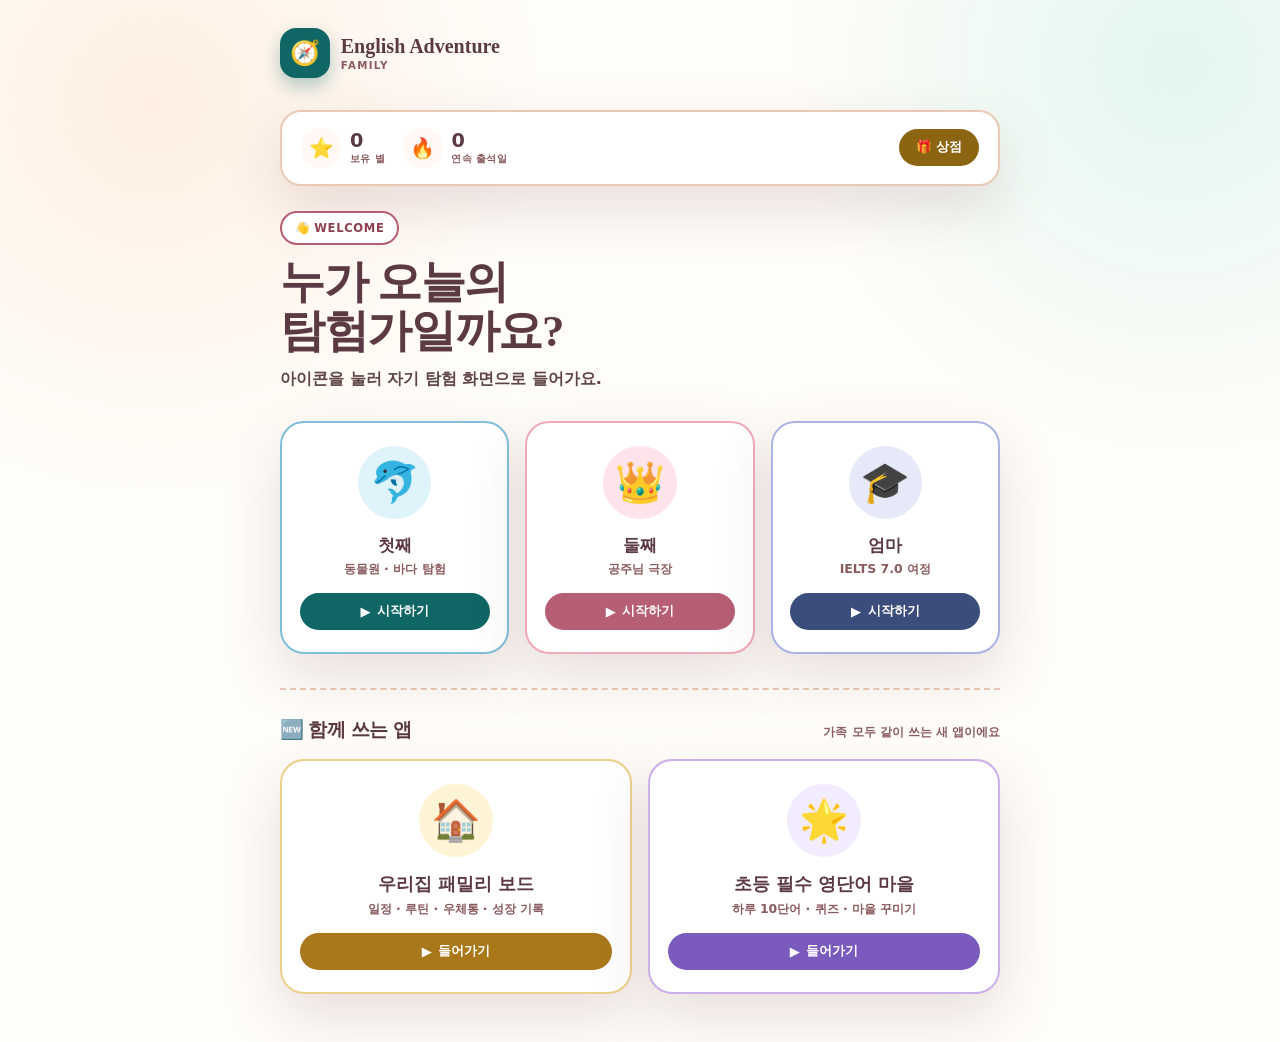
==== index.html @ 3152e634 "Add family board and vocab village cards to hub" ====
<!doctype html>
<html lang="ko">
  <head>
    <meta charset="utf-8" />
    <meta name="viewport" content="width=device-width, initial-scale=1" />
    <meta name="description" content="English Adventure Family — Choose your explorer" />
    <title>English Adventure Family</title>
    <style>
      :root {
        --ink: #5b3a44;
        --muted: #8a5a5e;
        --berry: #b65e73;
        --berry-dark: #8f3f52;
        --teal: #0f6664;
        --teal-dark: #0a4c4a;
        --paper: #fffdf9;
        --cream: #fff8f5;
        --line: #e9c9b3;
        --gold: #f1c967;
        --shadow: 0 22px 55px rgba(130, 83, 92, 0.18);
      }
      * { box-sizing: border-box; }
      html { background: #fffdf9; }
      body {
        min-width: 320px;
        margin: 0;
        color: var(--ink);
        font-family: ui-rounded, "Nunito", "Noto Sans KR", system-ui, sans-serif;
        background:
          radial-gradient(circle at 12% 10%, rgba(255, 225, 203, 0.48), transparent 24rem),
          radial-gradient(circle at 92% 6%, rgba(204, 241, 233, 0.55), transparent 24rem),
          var(--paper);
      }
      a { text-decoration: none; color: inherit; }
      .shell { width: min(100% - 2rem, 720px); margin: 0 auto; padding: 1.75rem 0 3rem; }

      .brand { display: flex; align-items: center; gap: .7rem; font-weight: 900; margin-bottom: 2rem; }
      .brand-mark { display: grid; width: 3.1rem; height: 3.1rem; place-items: center; border-radius: 1rem; color: white; background: var(--teal); font-size: 1.5rem; box-shadow: 0 8px 18px rgba(15, 102, 100, .32); }
      .brand-title { font-family: Georgia, "Times New Roman", serif; font-size: 1.25rem; }
      .brand small { display: block; margin-top: .05rem; font-size: .64rem; letter-spacing: .13em; color: var(--muted); font-weight: 800; }

      .eyebrow { display: inline-flex; align-items: center; gap: .5rem; margin: 0 0 .8rem; padding: .5rem .8rem; border: 2px solid var(--berry); border-radius: 999px; color: var(--berry-dark); font-size: .72rem; font-weight: 900; letter-spacing: .06em; background: white; }
      h1 { margin: 0 0 .6rem; font-family: Georgia, "Times New Roman", serif; font-size: clamp(2.1rem, 6vw, 2.8rem); line-height: 1.1; letter-spacing: -.03em; }
      .lede { margin: 0 0 1.8rem; max-width: 34rem; color: #5f4544; font-size: 1rem; font-weight: 700; line-height: 1.65; }

      .explorers { display: grid; grid-template-columns: repeat(3, 1fr); gap: 1rem; }
      .explorer-card { display: block; border: 2px solid var(--line); border-radius: 1.5rem; padding: 1.4rem 1.1rem; background: white; box-shadow: var(--shadow); transition: transform .16s ease-out; }
      .explorer-card:active { transform: scale(.97); }
      .explorer-badge { display: grid; width: 4.6rem; height: 4.6rem; margin: 0 auto .9rem; place-items: center; border-radius: 999px; font-size: 2.5rem; }
      .explorer-card.ocean { border-color: #7fbfd9; }
      .explorer-card.ocean .explorer-badge { background: #dff3fb; }
      .explorer-card.princess { border-color: #f0a9bc; }
      .explorer-card.princess .explorer-badge { background: #ffe3ea; }
      .explorer-card.mom { border-color: #aab4e2; }
      .explorer-card.mom .explorer-badge { background: #e6e9f8; }
      .explorer-name { display: block; text-align: center; font-size: 1.05rem; font-weight: 900; margin-bottom: .3rem; }
      .explorer-theme { display: block; text-align: center; color: var(--muted); font-size: .78rem; font-weight: 800; margin-bottom: .9rem; }
      .explorer-cta { display: flex; align-items: center; justify-content: center; gap: .4rem; border-radius: 999px; padding: .6rem 0; font-size: .82rem; font-weight: 900; color: white; }
      .explorer-card.ocean .explorer-cta { background: var(--teal); }
      .explorer-card.princess .explorer-cta { background: var(--berry); }
      .explorer-card.mom .explorer-cta { background: #3b4d7a; }

      .apps { margin-top: 2.1rem; padding-top: 1.7rem; border-top: 2px dashed var(--line); }
      .apps-head { display: flex; align-items: baseline; justify-content: space-between; gap: .6rem 1rem; margin-bottom: 1rem; flex-wrap: wrap; }
      .apps-title { margin: 0; font-family: Georgia, "Times New Roman", serif; font-size: 1.2rem; letter-spacing: -.01em; }
      .apps-note { margin: 0; color: var(--muted); font-size: .74rem; font-weight: 800; }
      .app-grid { display: grid; grid-template-columns: repeat(2, 1fr); gap: 1rem; }
      .app-grid .explorer-name { font-size: 1.1rem; }
      .app-grid .explorer-theme { line-height: 1.45; }
      .explorer-card.family { border-color: #ecd08b; }
      .explorer-card.family .explorer-badge { background: #fff5d6; }
      .explorer-card.family .explorer-cta { background: #a9781a; }
      .explorer-card.vocab { border-color: #cbb0ea; }
      .explorer-card.vocab .explorer-badge { background: #f3ecff; }
      .explorer-card.vocab .explorer-cta { background: #7a5bbd; }

      .wallet-bar { display: flex; align-items: center; justify-content: space-between; gap: 1rem; padding: 1rem 1.2rem; border: 2px solid var(--line); border-radius: 1.3rem; background: white; box-shadow: var(--shadow); margin-bottom: 1.6rem; flex-wrap: wrap; }
      .wallet-badges { display: flex; gap: 1.1rem; flex-wrap: wrap; }
      .wallet-badge { display: flex; align-items: center; gap: .55rem; font-weight: 900; }
      .wallet-badge .icon { display: grid; width: 2.5rem; height: 2.5rem; place-items: center; border-radius: 999px; background: var(--cream); font-size: 1.25rem; }
      .wallet-badge .num { font-size: 1.2rem; }
      .wallet-badge .label { display: block; color: var(--muted); font-size: .62rem; font-weight: 800; letter-spacing: .04em; }
      .shop-link { display: inline-flex; align-items: center; gap: .4rem; border: 0; border-radius: 999px; padding: .65rem 1.05rem; color: white; font-weight: 900; font-size: .8rem; background: var(--gold-dark, #8b6512); text-decoration: none; }

      @media (max-width: 700px) {
        .explorers, .app-grid { grid-template-columns: 1fr; }
      }
    </style>
  </head>
  <body>
    <main class="shell">
      <div class="brand" aria-label="English Adventure Family">
        <span class="brand-mark" aria-hidden="true">🧭</span>
        <span><span class="brand-title">English Adventure</span><small>FAMILY</small></span>
      </div>

      <div class="wallet-bar">
        <div class="wallet-badges">
          <div class="wallet-badge"><span class="icon" aria-hidden="true">⭐</span><span><span class="num" id="starCount">0</span><span class="label">보유 별</span></span></div>
          <div class="wallet-badge"><span class="icon" aria-hidden="true">🔥</span><span><span class="num" id="streakCount">0</span><span class="label">연속 출석일</span></span></div>
        </div>
        <a class="shop-link" href="reward-shop.html">🎁 상점</a>
      </div>

      <p class="eyebrow">👋 WELCOME</p>
      <h1>누가 오늘의<br />탐험가일까요?</h1>
      <p class="lede">아이콘을 눌러 자기 탐험 화면으로 들어가요.</p>

      <section class="explorers" aria-label="탐험가 선택">
        <a class="explorer-card ocean" href="first-ocean-explorer.html" aria-label="첫째의 바다 탐험으로 이동">
          <span class="explorer-badge" aria-hidden="true">🐬</span>
          <span class="explorer-name">첫째</span>
          <span class="explorer-theme">동물원 · 바다 탐험</span>
          <span class="explorer-cta"><span aria-hidden="true">▶</span> 시작하기</span>
        </a>

        <a class="explorer-card princess" href="second-princess-library.html" aria-label="둘째의 공주님 극장으로 이동">
          <span class="explorer-badge" aria-hidden="true">👑</span>
          <span class="explorer-name">둘째</span>
          <span class="explorer-theme">공주님 극장</span>
          <span class="explorer-cta"><span aria-hidden="true">▶</span> 시작하기</span>
        </a>

        <a class="explorer-card mom" href="mom-ielts-journey.html" aria-label="엄마의 IELTS 여정으로 이동">
          <span class="explorer-badge" aria-hidden="true">🎓</span>
          <span class="explorer-name">엄마</span>
          <span class="explorer-theme">IELTS 7.0 여정</span>
          <span class="explorer-cta"><span aria-hidden="true">▶</span> 시작하기</span>
        </a>
      </section>

      <section class="apps" aria-label="함께 쓰는 앱">
        <div class="apps-head">
          <h2 class="apps-title">🆕 함께 쓰는 앱</h2>
          <p class="apps-note">가족 모두 같이 쓰는 새 앱이에요</p>
        </div>

        <div class="app-grid">
          <a class="explorer-card family" href="./family-board/" aria-label="우리집 패밀리 보드로 이동">
            <span class="explorer-badge" aria-hidden="true">🏠</span>
            <span class="explorer-name">우리집 패밀리 보드</span>
            <span class="explorer-theme">일정 · 루틴 · 우체통 · 성장 기록</span>
            <span class="explorer-cta"><span aria-hidden="true">▶</span> 들어가기</span>
          </a>

          <a class="explorer-card vocab" href="./family-board/vocab/" aria-label="초등 필수 영단어 마을로 이동">
            <span class="explorer-badge" aria-hidden="true">🌟</span>
            <span class="explorer-name">초등 필수 영단어 마을</span>
            <span class="explorer-theme">하루 10단어 · 퀴즈 · 마을 꾸미기</span>
            <span class="explorer-cta"><span aria-hidden="true">▶</span> 들어가기</span>
          </a>
        </div>
      </section>
    </main>

    <script src="shared.js"></script>
    <script>
      const wallet = eafGetWallet();
      document.querySelector('#starCount').textContent = wallet.stars;
      document.querySelector('#streakCount').textContent = wallet.streak;
    </script>
  </body>
</html>
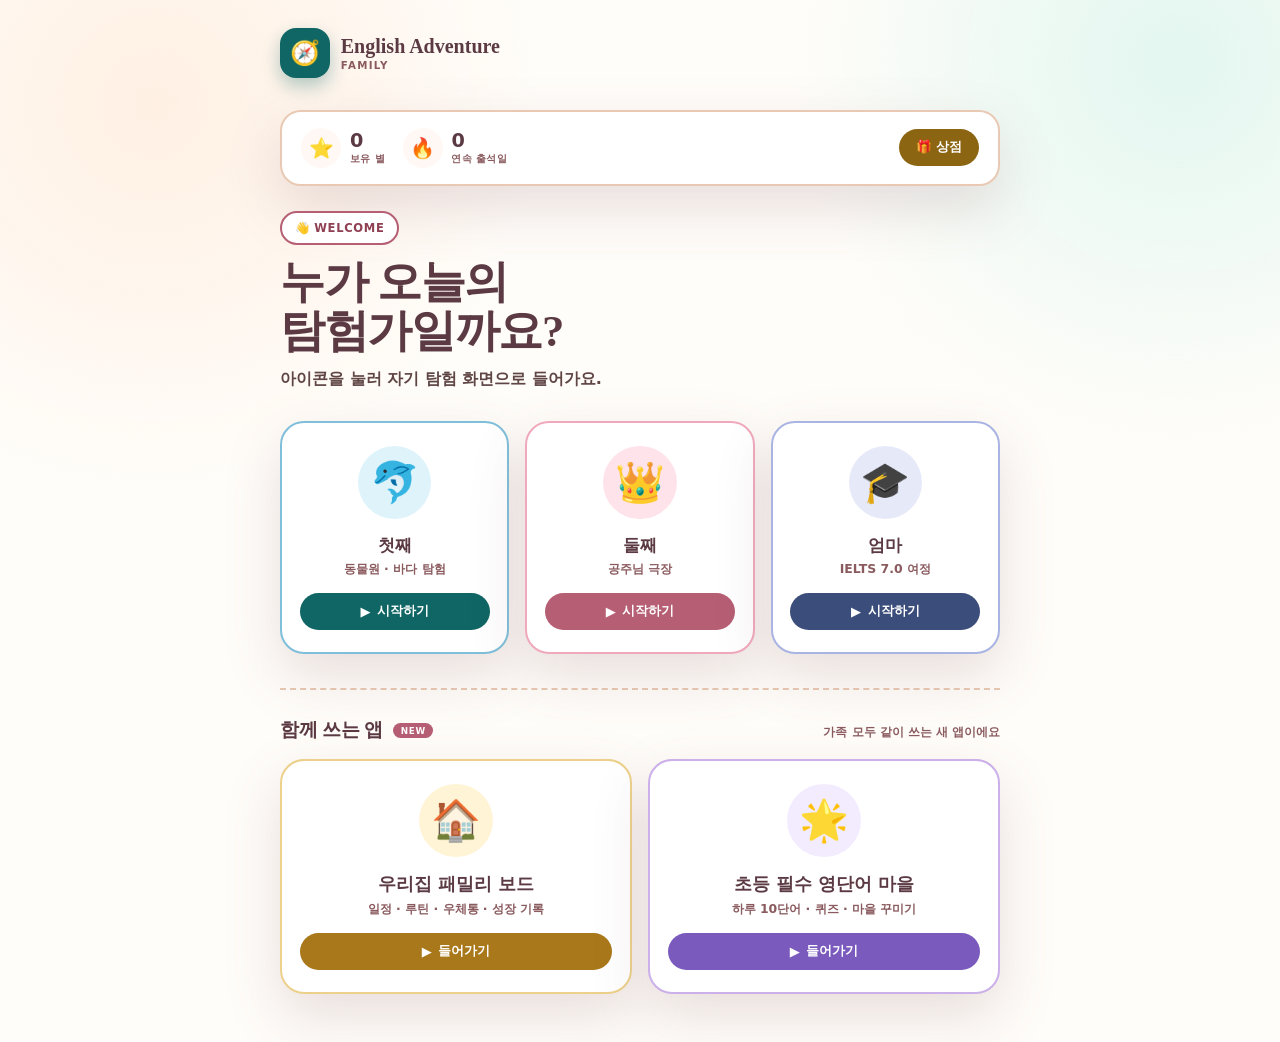
==== commit 8ec1fac0: "Polish hub section heading with NEW tag" ====
--- a/index.html
+++ b/index.html
@@ -64,6 +64,7 @@
       .apps-head { display: flex; align-items: baseline; justify-content: space-between; gap: .6rem 1rem; margin-bottom: 1rem; flex-wrap: wrap; }
       .apps-title { margin: 0; font-family: Georgia, "Times New Roman", serif; font-size: 1.2rem; letter-spacing: -.01em; }
       .apps-note { margin: 0; color: var(--muted); font-size: .74rem; font-weight: 800; }
+      .apps-new { display: inline-block; margin-left: .35rem; padding: .16rem .45rem; border-radius: 999px; background: var(--berry); color: #fff; font-family: ui-rounded, "Nunito", system-ui, sans-serif; font-size: .55rem; font-weight: 900; letter-spacing: .09em; vertical-align: .28em; }
       .app-grid { display: grid; grid-template-columns: repeat(2, 1fr); gap: 1rem; }
       .app-grid .explorer-name { font-size: 1.1rem; }
       .app-grid .explorer-theme { line-height: 1.45; }
@@ -131,7 +132,7 @@
 
       <section class="apps" aria-label="함께 쓰는 앱">
         <div class="apps-head">
-          <h2 class="apps-title">🆕 함께 쓰는 앱</h2>
+          <h2 class="apps-title">함께 쓰는 앱 <span class="apps-new">NEW</span></h2>
           <p class="apps-note">가족 모두 같이 쓰는 새 앱이에요</p>
         </div>
 
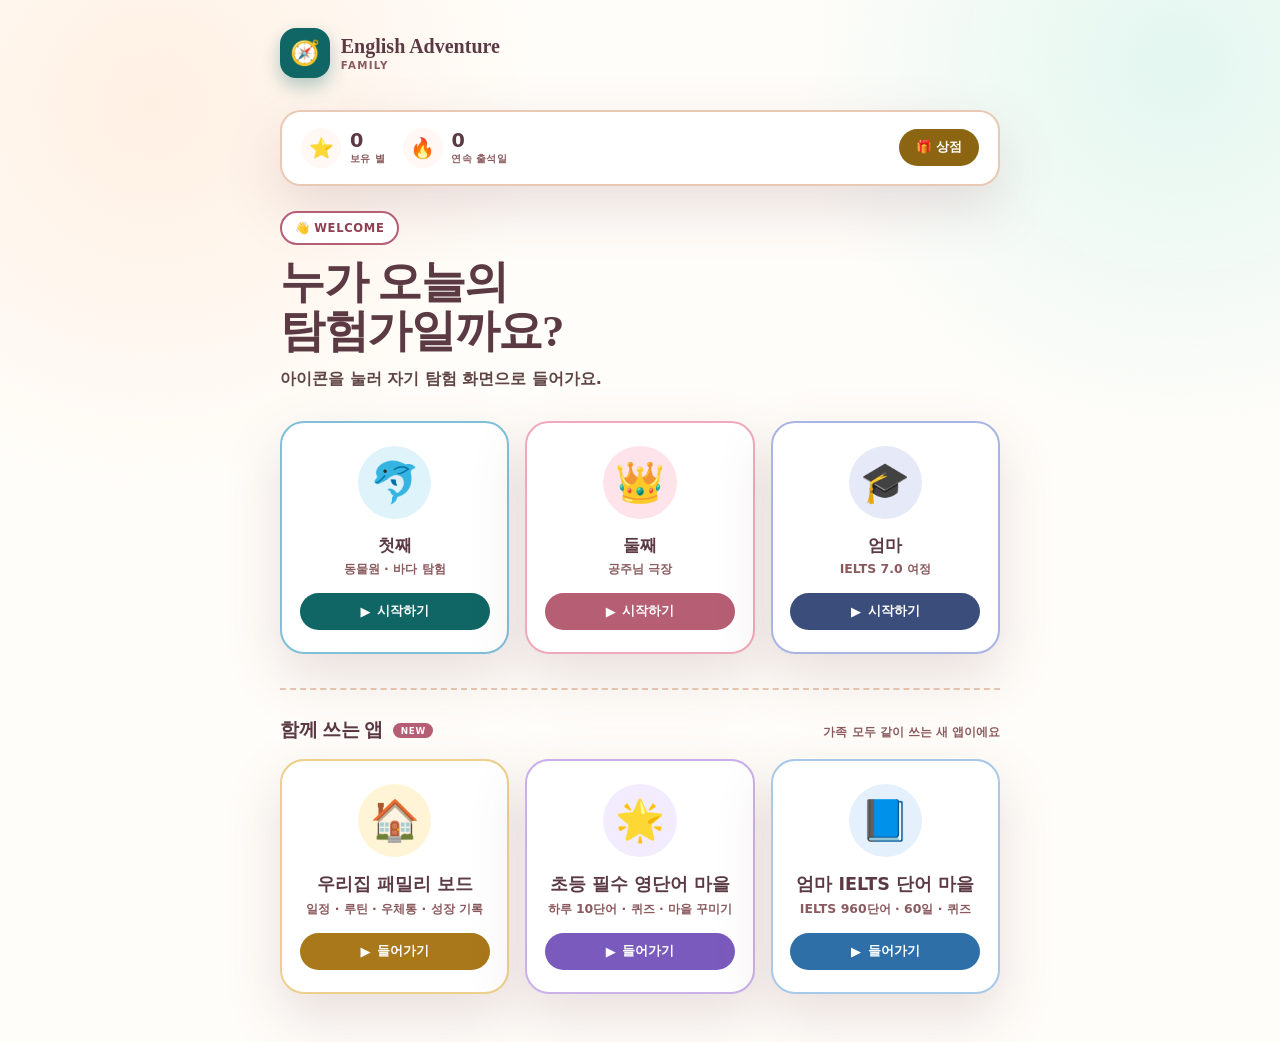
==== commit 49eaf28d: "대시보드: 학습 마을 카드 추가(엄마 IELTS 단어 마을·초등 필수 영단어 마을) - 패밀리 보드에 '학습 마을' 바로가기 카드(두 마을 링크) 추가, 통화·우체통·Supabas" ====
--- a/index.html
+++ b/index.html
@@ -65,7 +65,7 @@
       .apps-title { margin: 0; font-family: Georgia, "Times New Roman", serif; font-size: 1.2rem; letter-spacing: -.01em; }
       .apps-note { margin: 0; color: var(--muted); font-size: .74rem; font-weight: 800; }
       .apps-new { display: inline-block; margin-left: .35rem; padding: .16rem .45rem; border-radius: 999px; background: var(--berry); color: #fff; font-family: ui-rounded, "Nunito", system-ui, sans-serif; font-size: .55rem; font-weight: 900; letter-spacing: .09em; vertical-align: .28em; }
-      .app-grid { display: grid; grid-template-columns: repeat(2, 1fr); gap: 1rem; }
+      .app-grid { display: grid; grid-template-columns: repeat(auto-fit, minmax(190px, 1fr)); gap: 1rem; }
       .app-grid .explorer-name { font-size: 1.1rem; }
       .app-grid .explorer-theme { line-height: 1.45; }
       .explorer-card.family { border-color: #ecd08b; }
@@ -74,6 +74,9 @@
       .explorer-card.vocab { border-color: #cbb0ea; }
       .explorer-card.vocab .explorer-badge { background: #f3ecff; }
       .explorer-card.vocab .explorer-cta { background: #7a5bbd; }
+      .explorer-card.ielts { border-color: #a8c9e8; }
+      .explorer-card.ielts .explorer-badge { background: #e4f0fb; }
+      .explorer-card.ielts .explorer-cta { background: #2f6fa8; }
 
       .wallet-bar { display: flex; align-items: center; justify-content: space-between; gap: 1rem; padding: 1rem 1.2rem; border: 2px solid var(--line); border-radius: 1.3rem; background: white; box-shadow: var(--shadow); margin-bottom: 1.6rem; flex-wrap: wrap; }
       .wallet-badges { display: flex; gap: 1.1rem; flex-wrap: wrap; }
@@ -85,6 +88,8 @@
 
       @media (max-width: 700px) {
         .explorers, .app-grid { grid-template-columns: 1fr; }
+        .apps-head { display: block; }
+        .apps-note { margin-top: .45rem; }
       }
     </style>
   </head>
@@ -150,6 +155,13 @@
             <span class="explorer-theme">하루 10단어 · 퀴즈 · 마을 꾸미기</span>
             <span class="explorer-cta"><span aria-hidden="true">▶</span> 들어가기</span>
           </a>
+
+          <a class="explorer-card ielts" href="./family-board/ielts/" aria-label="엄마 IELTS 단어 마을로 이동">
+            <span class="explorer-badge" aria-hidden="true">📘</span>
+            <span class="explorer-name">엄마 IELTS 단어 마을</span>
+            <span class="explorer-theme">IELTS 960단어 · 60일 · 퀴즈</span>
+            <span class="explorer-cta"><span aria-hidden="true">▶</span> 들어가기</span>
+          </a>
         </div>
       </section>
     </main>
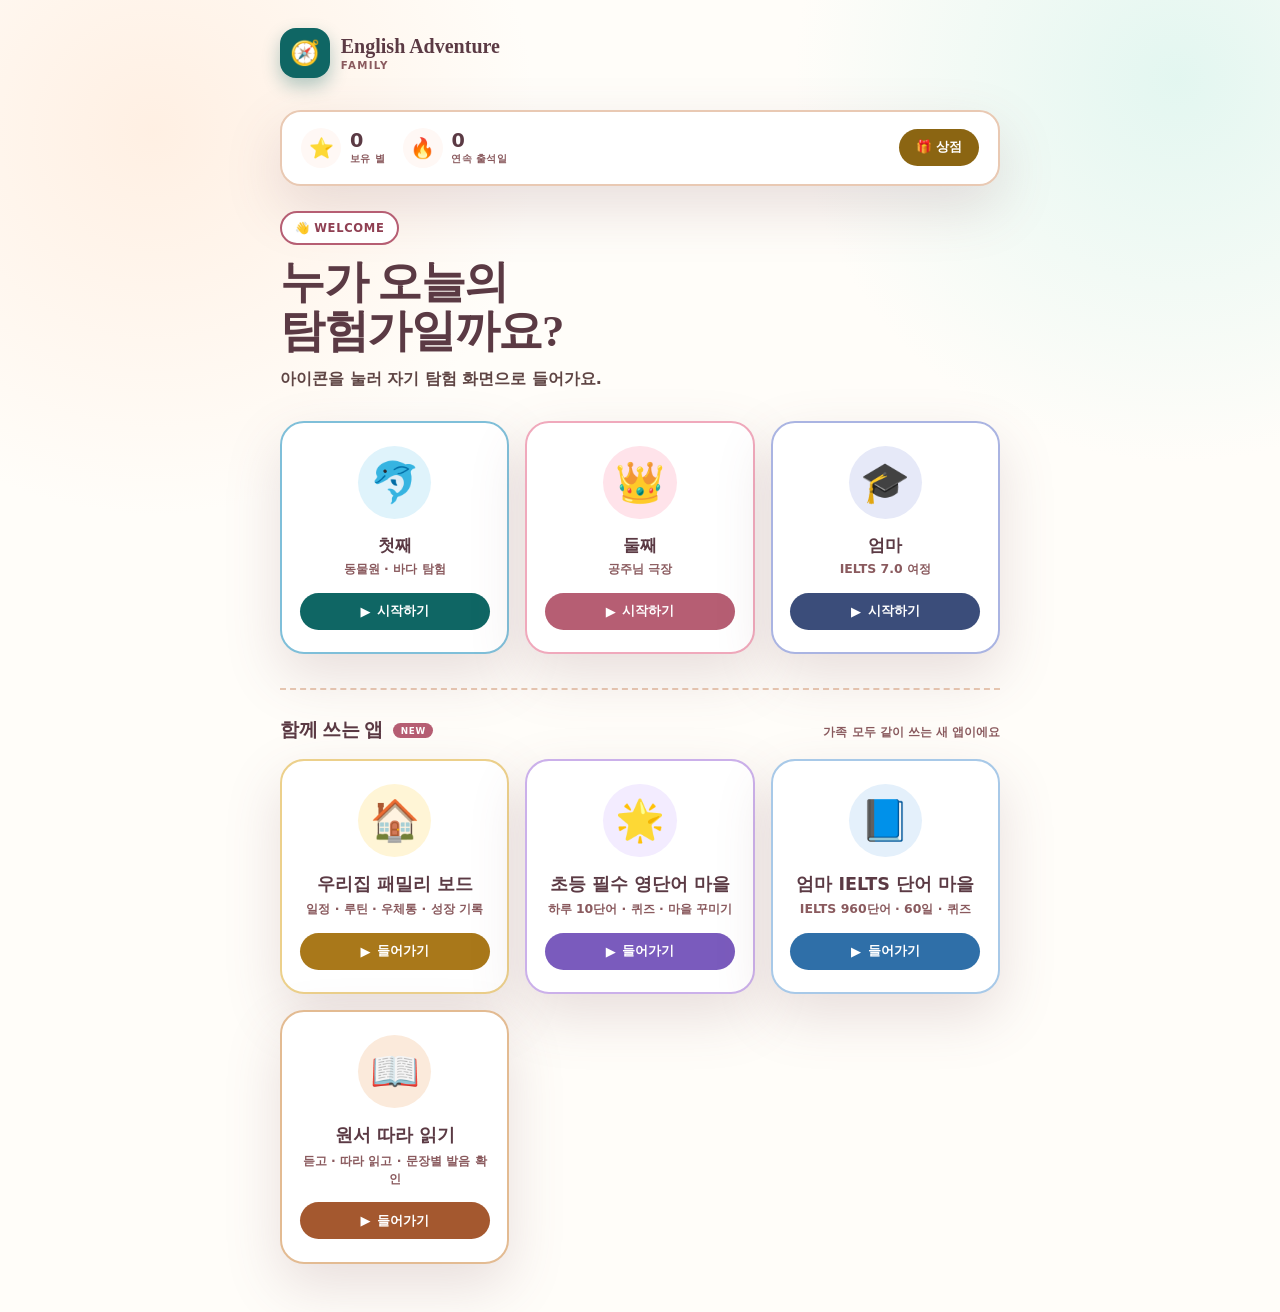
==== commit a7ecab1b: "원서 따라 읽기: 퍼블릭 도메인 원서 3권 듣기·따라 읽기 앱 추가" ====
--- a/index.html
+++ b/index.html
@@ -77,6 +77,9 @@
       .explorer-card.ielts { border-color: #a8c9e8; }
       .explorer-card.ielts .explorer-badge { background: #e4f0fb; }
       .explorer-card.ielts .explorer-cta { background: #2f6fa8; }
+      .explorer-card.reading { border-color: #e3bb92; }
+      .explorer-card.reading .explorer-badge { background: #fbeadb; }
+      .explorer-card.reading .explorer-cta { background: #a4582f; }
 
       .wallet-bar { display: flex; align-items: center; justify-content: space-between; gap: 1rem; padding: 1rem 1.2rem; border: 2px solid var(--line); border-radius: 1.3rem; background: white; box-shadow: var(--shadow); margin-bottom: 1.6rem; flex-wrap: wrap; }
       .wallet-badges { display: flex; gap: 1.1rem; flex-wrap: wrap; }
@@ -162,6 +165,13 @@
             <span class="explorer-theme">IELTS 960단어 · 60일 · 퀴즈</span>
             <span class="explorer-cta"><span aria-hidden="true">▶</span> 들어가기</span>
           </a>
+
+          <a class="explorer-card reading" href="./reading/" aria-label="원서 따라 읽기로 이동">
+            <span class="explorer-badge" aria-hidden="true">📖</span>
+            <span class="explorer-name">원서 따라 읽기</span>
+            <span class="explorer-theme">듣고 · 따라 읽고 · 문장별 발음 확인</span>
+            <span class="explorer-cta"><span aria-hidden="true">▶</span> 들어가기</span>
+          </a>
         </div>
       </section>
     </main>
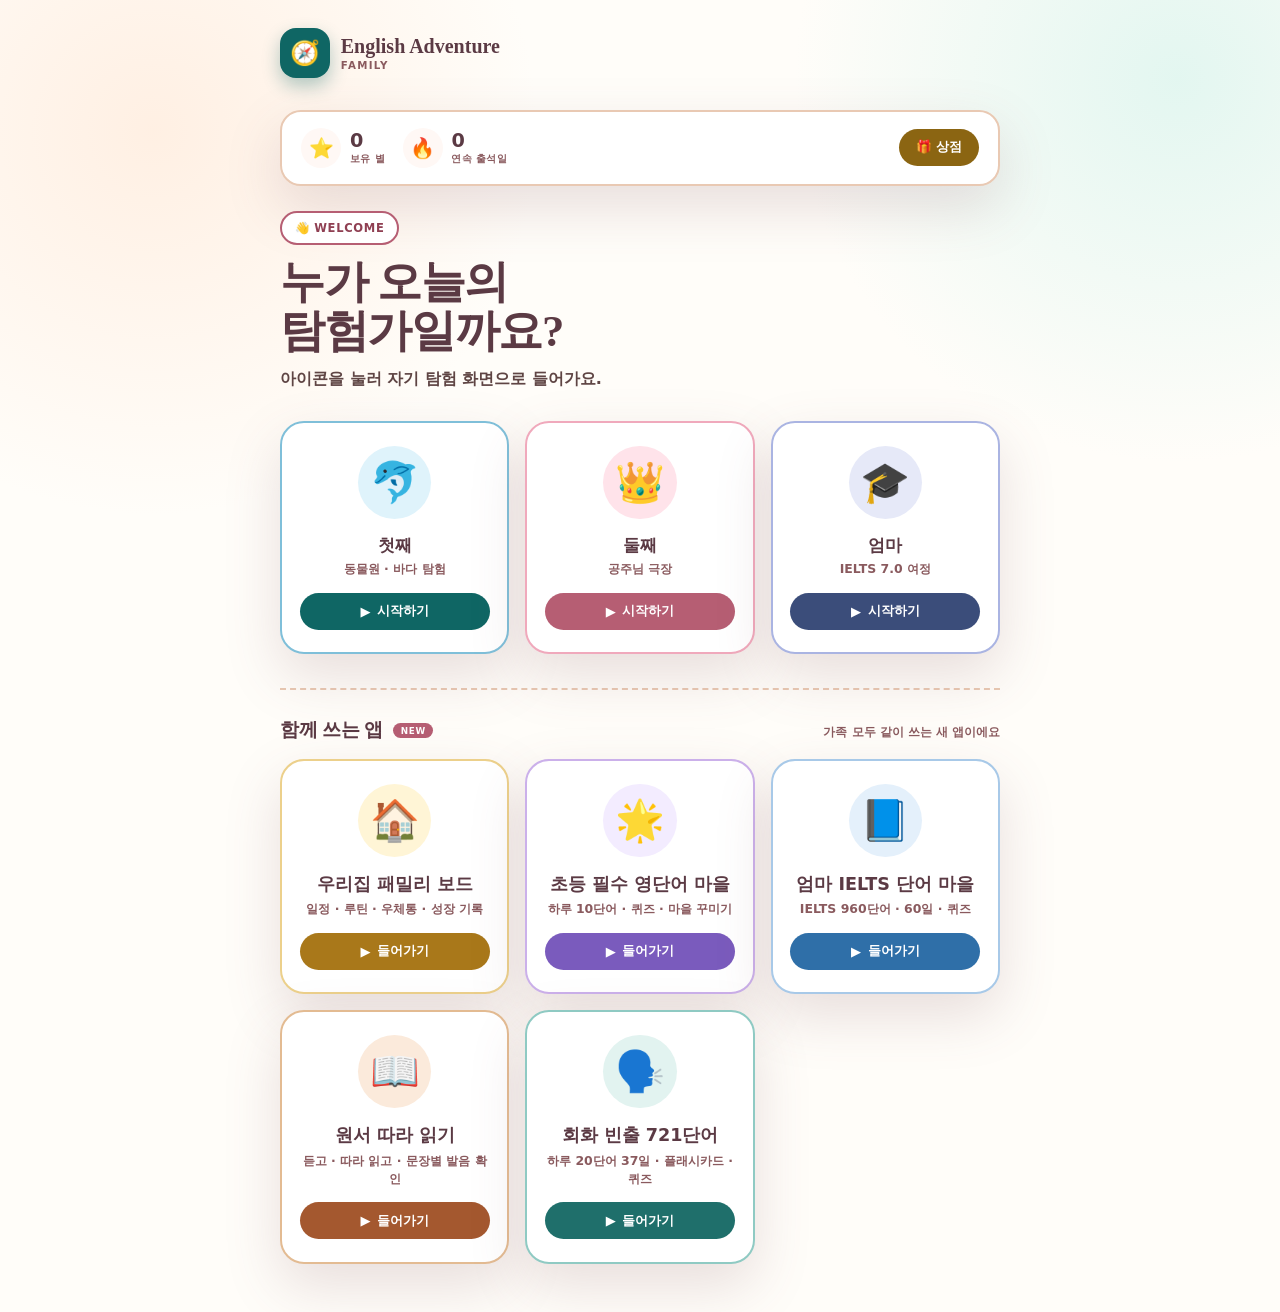
==== commit 73af6a72: "회화 빈출 721단어 앱 추가: 학습 허브·엄마 IELTS 마을과 연결" ====
--- a/index.html
+++ b/index.html
@@ -80,6 +80,9 @@
       .explorer-card.reading { border-color: #e3bb92; }
       .explorer-card.reading .explorer-badge { background: #fbeadb; }
       .explorer-card.reading .explorer-cta { background: #a4582f; }
+      .explorer-card.spoken { border-color: #8fcac3; }
+      .explorer-card.spoken .explorer-badge { background: #e2f3f0; }
+      .explorer-card.spoken .explorer-cta { background: #1f6f6b; }
 
       .wallet-bar { display: flex; align-items: center; justify-content: space-between; gap: 1rem; padding: 1rem 1.2rem; border: 2px solid var(--line); border-radius: 1.3rem; background: white; box-shadow: var(--shadow); margin-bottom: 1.6rem; flex-wrap: wrap; }
       .wallet-badges { display: flex; gap: 1.1rem; flex-wrap: wrap; }
@@ -172,6 +175,13 @@
             <span class="explorer-theme">듣고 · 따라 읽고 · 문장별 발음 확인</span>
             <span class="explorer-cta"><span aria-hidden="true">▶</span> 들어가기</span>
           </a>
+
+          <a class="explorer-card spoken" href="./spoken-721/" aria-label="회화 빈출 721단어로 이동">
+            <span class="explorer-badge" aria-hidden="true">🗣️</span>
+            <span class="explorer-name">회화 빈출 721단어</span>
+            <span class="explorer-theme">하루 20단어 37일 · 플래시카드 · 퀴즈</span>
+            <span class="explorer-cta"><span aria-hidden="true">▶</span> 들어가기</span>
+          </a>
         </div>
       </section>
     </main>
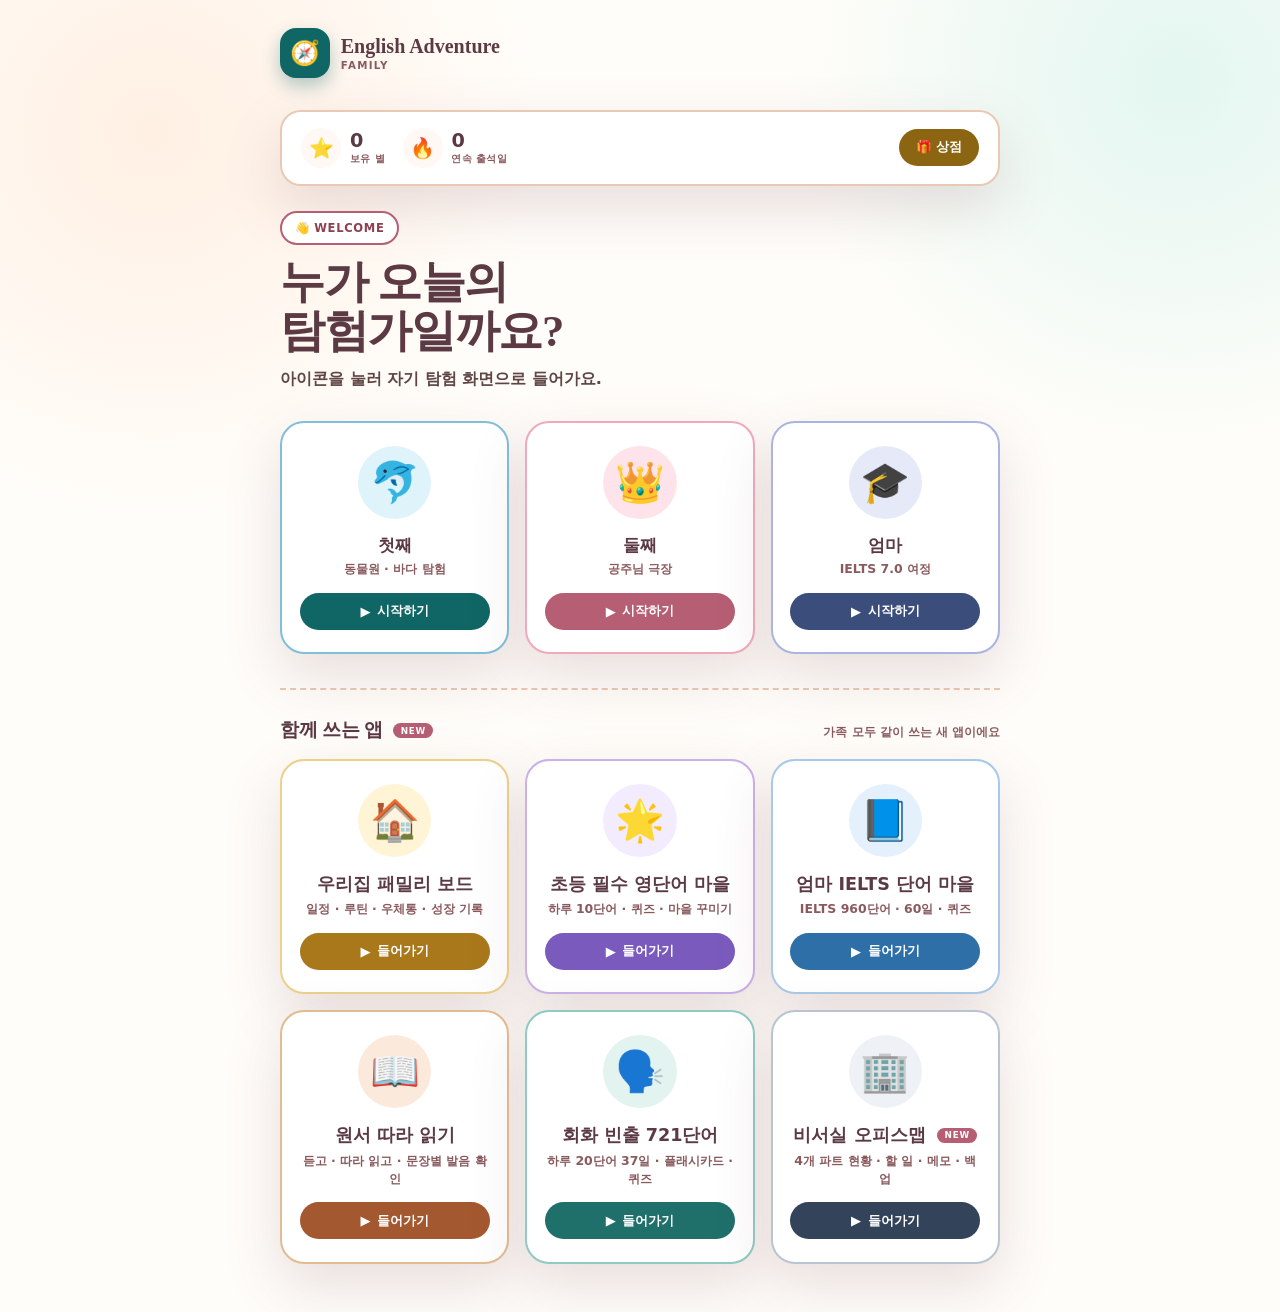
==== commit 20e9612f: "비서실 오피스맵 추가: 화이트 모던 4개 파트 대시보드(할 일·메모·JSON 백업·클라우드 동기화)" ====
--- a/index.html
+++ b/index.html
@@ -83,6 +83,9 @@
       .explorer-card.spoken { border-color: #8fcac3; }
       .explorer-card.spoken .explorer-badge { background: #e2f3f0; }
       .explorer-card.spoken .explorer-cta { background: #1f6f6b; }
+      .explorer-card.office { border-color: #b9c4d2; }
+      .explorer-card.office .explorer-badge { background: #eef2f7; }
+      .explorer-card.office .explorer-cta { background: #33445a; }
 
       .wallet-bar { display: flex; align-items: center; justify-content: space-between; gap: 1rem; padding: 1rem 1.2rem; border: 2px solid var(--line); border-radius: 1.3rem; background: white; box-shadow: var(--shadow); margin-bottom: 1.6rem; flex-wrap: wrap; }
       .wallet-badges { display: flex; gap: 1.1rem; flex-wrap: wrap; }
@@ -182,6 +185,13 @@
             <span class="explorer-theme">하루 20단어 37일 · 플래시카드 · 퀴즈</span>
             <span class="explorer-cta"><span aria-hidden="true">▶</span> 들어가기</span>
           </a>
+
+          <a class="explorer-card office" href="./office/" aria-label="비서실 오피스맵으로 이동">
+            <span class="explorer-badge" aria-hidden="true">🏢</span>
+            <span class="explorer-name">비서실 오피스맵 <span class="apps-new">NEW</span></span>
+            <span class="explorer-theme">4개 파트 현황 · 할 일 · 메모 · 백업</span>
+            <span class="explorer-cta"><span aria-hidden="true">▶</span> 들어가기</span>
+          </a>
         </div>
       </section>
     </main>
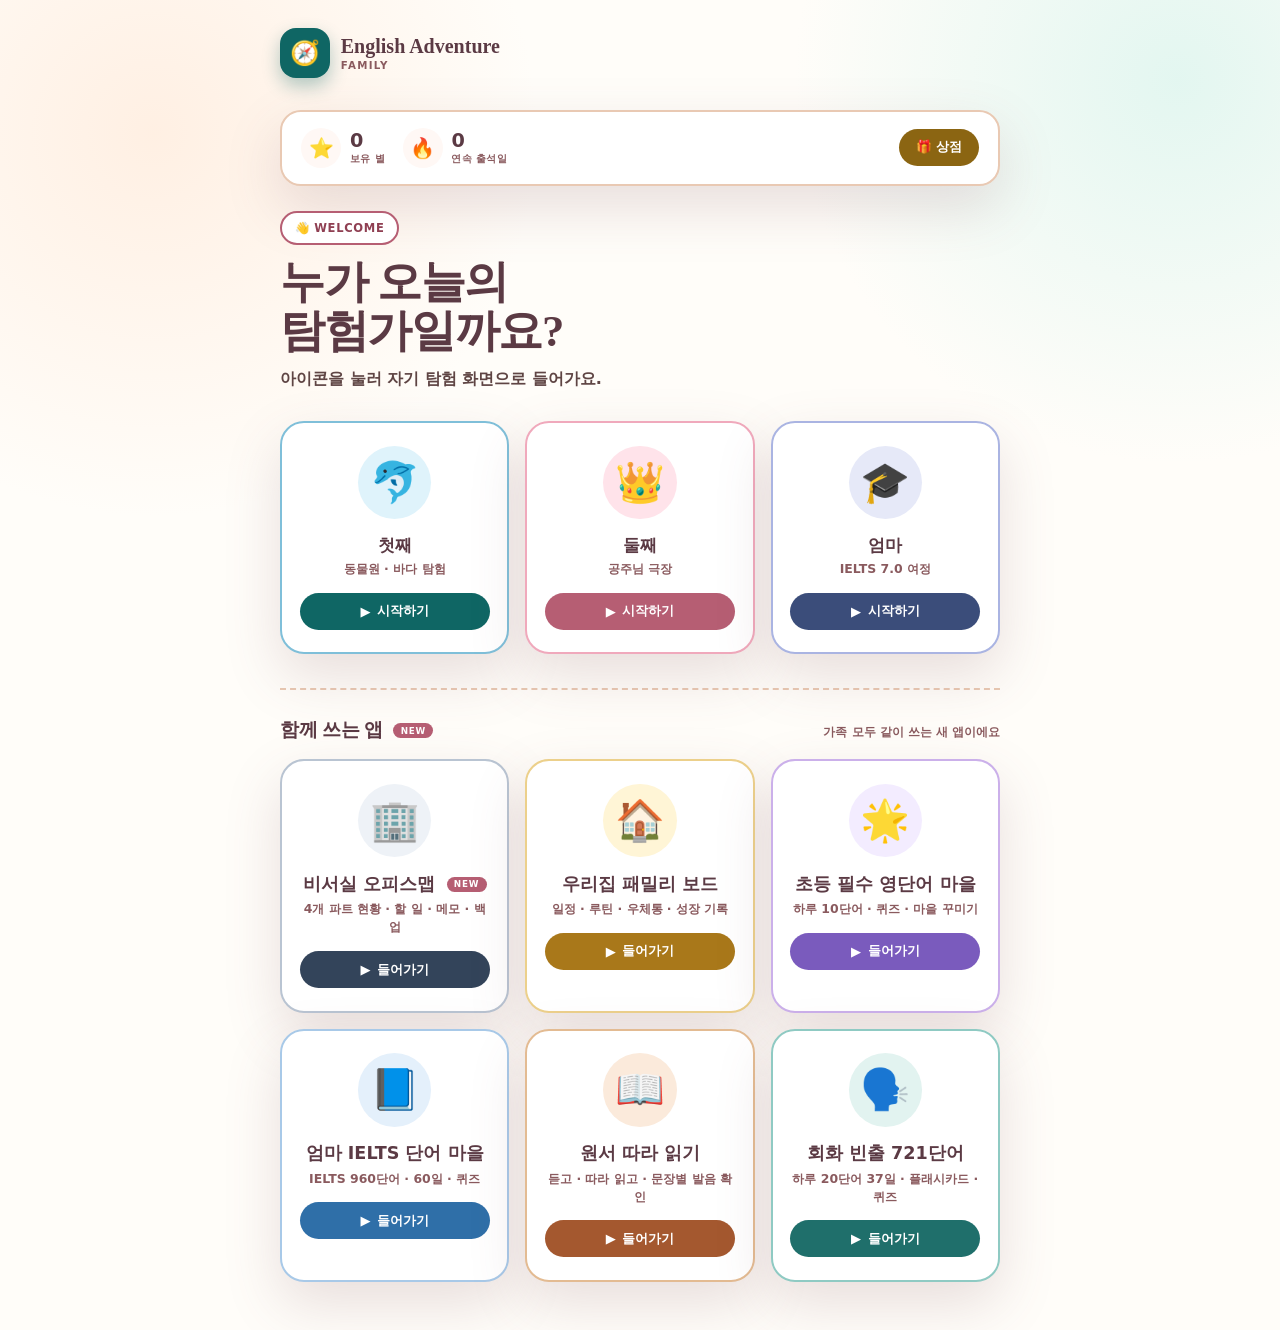
==== commit 73f7fa87: "오피스맵: 방 삭제 시 빈 방 처리·허브 카드 상단 배치" ====
--- a/index.html
+++ b/index.html
@@ -151,6 +151,13 @@
         </div>
 
         <div class="app-grid">
+          <a class="explorer-card office" href="./office/" aria-label="비서실 오피스맵으로 이동">
+            <span class="explorer-badge" aria-hidden="true">🏢</span>
+            <span class="explorer-name">비서실 오피스맵 <span class="apps-new">NEW</span></span>
+            <span class="explorer-theme">4개 파트 현황 · 할 일 · 메모 · 백업</span>
+            <span class="explorer-cta"><span aria-hidden="true">▶</span> 들어가기</span>
+          </a>
+
           <a class="explorer-card family" href="./family-board/" aria-label="우리집 패밀리 보드로 이동">
             <span class="explorer-badge" aria-hidden="true">🏠</span>
             <span class="explorer-name">우리집 패밀리 보드</span>
@@ -186,12 +193,6 @@
             <span class="explorer-cta"><span aria-hidden="true">▶</span> 들어가기</span>
           </a>
 
-          <a class="explorer-card office" href="./office/" aria-label="비서실 오피스맵으로 이동">
-            <span class="explorer-badge" aria-hidden="true">🏢</span>
-            <span class="explorer-name">비서실 오피스맵 <span class="apps-new">NEW</span></span>
-            <span class="explorer-theme">4개 파트 현황 · 할 일 · 메모 · 백업</span>
-            <span class="explorer-cta"><span aria-hidden="true">▶</span> 들어가기</span>
-          </a>
         </div>
       </section>
     </main>
